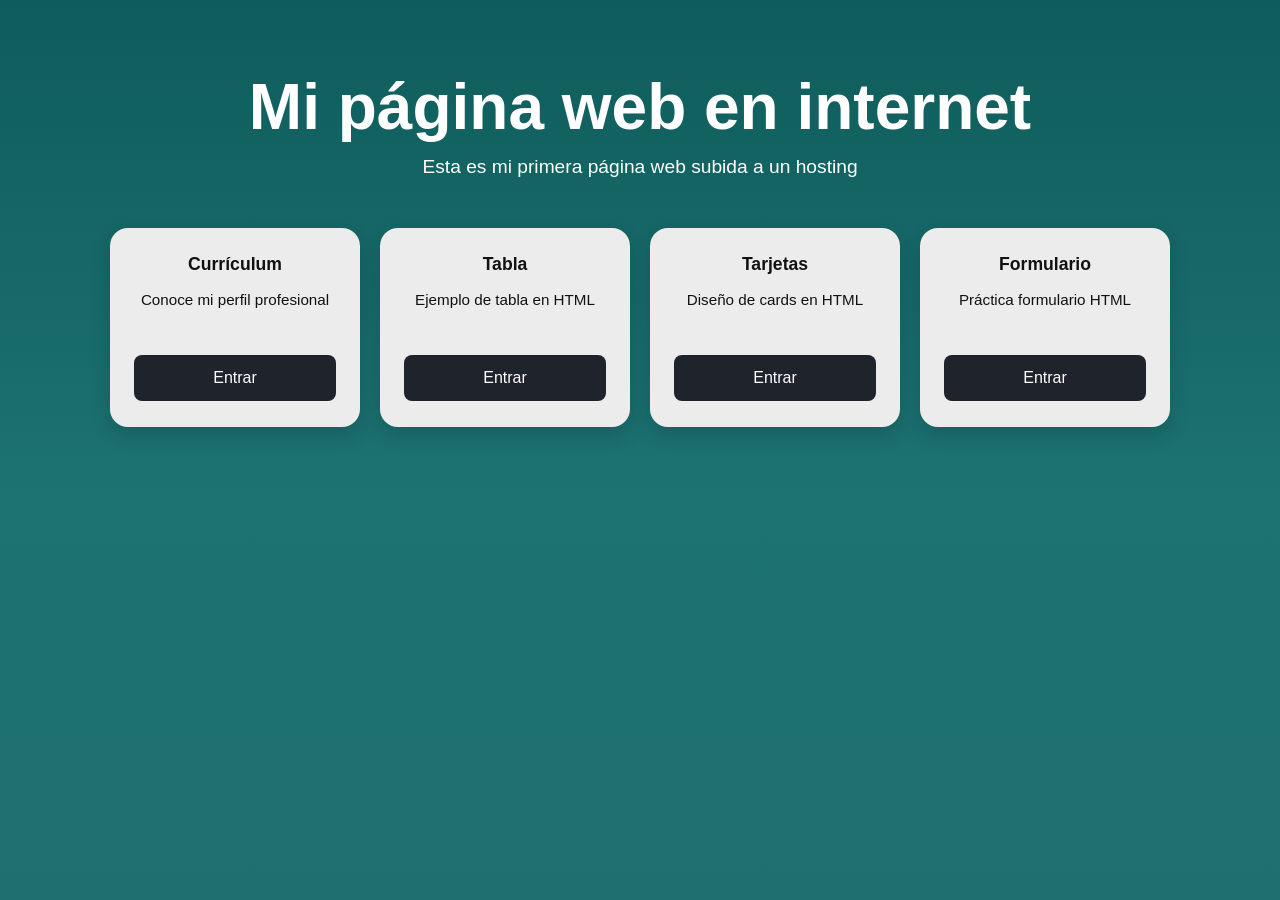
==== index.html @ 602afc16 "Add files via upload" ====
<!DOCTYPE html>
<html lang="es">
<head>
  <meta charset="UTF-8" />
  <meta name="viewport" content="width=device-width, initial-scale=1.0" />
  <title>Mi página web en internet</title>
  <style>
    * { box-sizing: border-box; margin: 0; padding: 0; }
    body {
      font-family: Arial, Helvetica, sans-serif;
      min-height: 100vh;
      background: linear-gradient(180deg, #0f5c5c 0%, #1d7272 55%, #1e6f70 100%);
      color: white;
    }

    .hero {
      text-align: center;
      padding: 70px 20px 40px;
    }

    .hero h1 {
      font-size: 4rem;
      font-weight: 700;
      margin-bottom: 12px;
    }

    .hero p {
      font-size: 1.2rem;
    }

    .cards {
      max-width: 1100px;
      margin: 10px auto;
      display: grid;
      grid-template-columns: repeat(4, 1fr);
      gap: 20px;
      padding: 0 20px 60px;
    }

    .card {
      background: #ececec;
      color: #111;
      border-radius: 18px;
      padding: 26px 24px;
      text-align: center;
      box-shadow: 0 8px 20px rgba(0,0,0,0.15);
    }

    .card h2 {
      font-size: 1.1rem;
      margin-bottom: 14px;
    }

    .card p {
      font-size: 0.95rem;
      line-height: 1.5;
      min-height: 48px;
      margin-bottom: 18px;
    }

    .btn {
      display: inline-block;
      width: 100%;
      background: #1f232b;
      color: white;
      text-decoration: none;
      padding: 14px;
      border-radius: 8px;
      font-size: 1rem;
      transition: 0.3s ease;
    }

    .btn:hover {
      background: #11151b;
      transform: translateY(-2px);
    }

    @media (max-width: 900px) {
      .cards { grid-template-columns: repeat(2, 1fr); }
      .hero h1 { font-size: 2.8rem; }
    }

    @media (max-width: 600px) {
      .cards { grid-template-columns: 1fr; }
      .hero h1 { font-size: 2.2rem; }
      .hero p { font-size: 1rem; }
    }
  </style>
</head>
<body>
  <section class="hero">
    <h1>Mi página web en internet</h1>
    <p>Esta es mi primera página web subida a un hosting</p>
  </section>

  <section class="cards">
    <div class="card">
      <h2>Currículum</h2>
      <p>Conoce mi perfil profesional</p>
      <a href="curriculum.html" class="btn">Entrar</a>
    </div>

    <div class="card">
      <h2>Tabla</h2>
      <p>Ejemplo de tabla en HTML</p>
      <a href="tabla.html" class="btn">Entrar</a>
    </div>

    <div class="card">
      <h2>Tarjetas</h2>
      <p>Diseño de cards en HTML</p>
      <a href="tarjetas.html" class="btn">Entrar</a>
    </div>

    <div class="card">
      <h2>Formulario</h2>
      <p>Práctica formulario HTML</p>
      <a href="formulario.html" class="btn">Entrar</a>
    </div>
  </section>
</body>
</html>
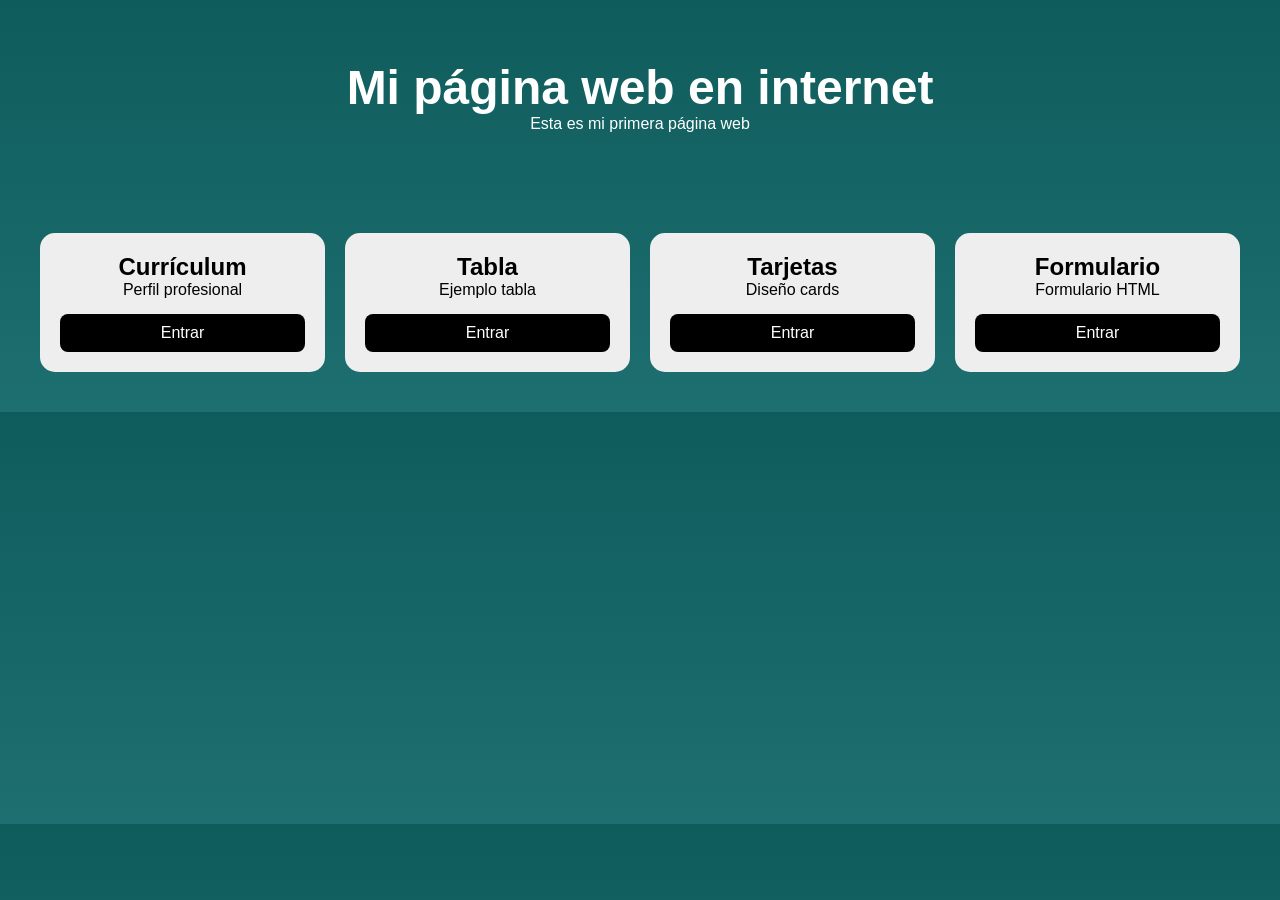
==== commit af7551f7: "Refactor index.html structure and styles" ====
--- a/index.html
+++ b/index.html
@@ -1,122 +1,101 @@
 <!DOCTYPE html>
 <html lang="es">
 <head>
-  <meta charset="UTF-8" />
-  <meta name="viewport" content="width=device-width, initial-scale=1.0" />
-  <title>Mi página web en internet</title>
+  <meta charset="UTF-8">
+  <meta name="viewport" content="width=device-width, initial-scale=1.0">
+  <title>Mi página web</title>
+
   <style>
     * { box-sizing: border-box; margin: 0; padding: 0; }
+
     body {
-      font-family: Arial, Helvetica, sans-serif;
-      min-height: 100vh;
-      background: linear-gradient(180deg, #0f5c5c 0%, #1d7272 55%, #1e6f70 100%);
+      font-family: Arial;
+      background: linear-gradient(180deg, #0f5c5c, #1e6f70);
       color: white;
     }
 
     .hero {
       text-align: center;
-      padding: 70px 20px 40px;
+      padding: 60px 20px;
     }
 
     .hero h1 {
-      font-size: 4rem;
-      font-weight: 700;
-      margin-bottom: 12px;
-    }
-
-    .hero p {
-      font-size: 1.2rem;
+      font-size: 3rem;
     }
 
     .cards {
-      max-width: 1100px;
-      margin: 10px auto;
       display: grid;
       grid-template-columns: repeat(4, 1fr);
       gap: 20px;
-      padding: 0 20px 60px;
+      padding: 40px;
     }
 
     .card {
-      background: #ececec;
-      color: #111;
-      border-radius: 18px;
-      padding: 26px 24px;
+      background: #eee;
+      color: black;
+      padding: 20px;
+      border-radius: 15px;
       text-align: center;
-      box-shadow: 0 8px 20px rgba(0,0,0,0.15);
-    }
-
-    .card h2 {
-      font-size: 1.1rem;
-      margin-bottom: 14px;
-    }
-
-    .card p {
-      font-size: 0.95rem;
-      line-height: 1.5;
-      min-height: 48px;
-      margin-bottom: 18px;
     }
 
     .btn {
-      display: inline-block;
-      width: 100%;
-      background: #1f232b;
+      display: block;
+      margin-top: 15px;
+      background: black;
       color: white;
+      padding: 10px;
       text-decoration: none;
-      padding: 14px;
       border-radius: 8px;
-      font-size: 1rem;
-      transition: 0.3s ease;
     }
 
     .btn:hover {
-      background: #11151b;
-      transform: translateY(-2px);
+      background: #333;
     }
 
-    @media (max-width: 900px) {
-      .cards { grid-template-columns: repeat(2, 1fr); }
-      .hero h1 { font-size: 2.8rem; }
+    @media(max-width:800px){
+      .cards{grid-template-columns:1fr 1fr;}
     }
 
-    @media (max-width: 600px) {
-      .cards { grid-template-columns: 1fr; }
-      .hero h1 { font-size: 2.2rem; }
-      .hero p { font-size: 1rem; }
+    @media(max-width:500px){
+      .cards{grid-template-columns:1fr;}
     }
   </style>
 </head>
+
 <body>
-  <section class="hero">
+
+  <div class="hero">
     <h1>Mi página web en internet</h1>
-    <p>Esta es mi primera página web subida a un hosting</p>
-  </section>
+    <p>Esta es mi primera página web</p>
+  </div>
 
-  <section class="cards">
+  <div class="cards">
+
     <div class="card">
       <h2>Currículum</h2>
-      <p>Conoce mi perfil profesional</p>
-      <a href="curriculum.html" class="btn">Entrar</a>
+      <p>Perfil profesional</p>
+      <a href="cv.html" class="btn">Entrar</a>
     </div>
 
     <div class="card">
       <h2>Tabla</h2>
-      <p>Ejemplo de tabla en HTML</p>
-      <a href="tabla.html" class="btn">Entrar</a>
+      <p>Ejemplo tabla</p>
+      <a href="activiti2.html" class="btn">Entrar</a>
     </div>
 
     <div class="card">
       <h2>Tarjetas</h2>
-      <p>Diseño de cards en HTML</p>
-      <a href="tarjetas.html" class="btn">Entrar</a>
+      <p>Diseño cards</p>
+      <a href="actividad3.html" class="btn">Entrar</a>
     </div>
 
     <div class="card">
       <h2>Formulario</h2>
-      <p>Práctica formulario HTML</p>
-      <a href="formulario.html" class="btn">Entrar</a>
+      <p>Formulario HTML</p>
+      <a href="frood.html" class="btn">Entrar</a>
     </div>
-  </section>
+
+  </div>
+
 </body>
 </html>
